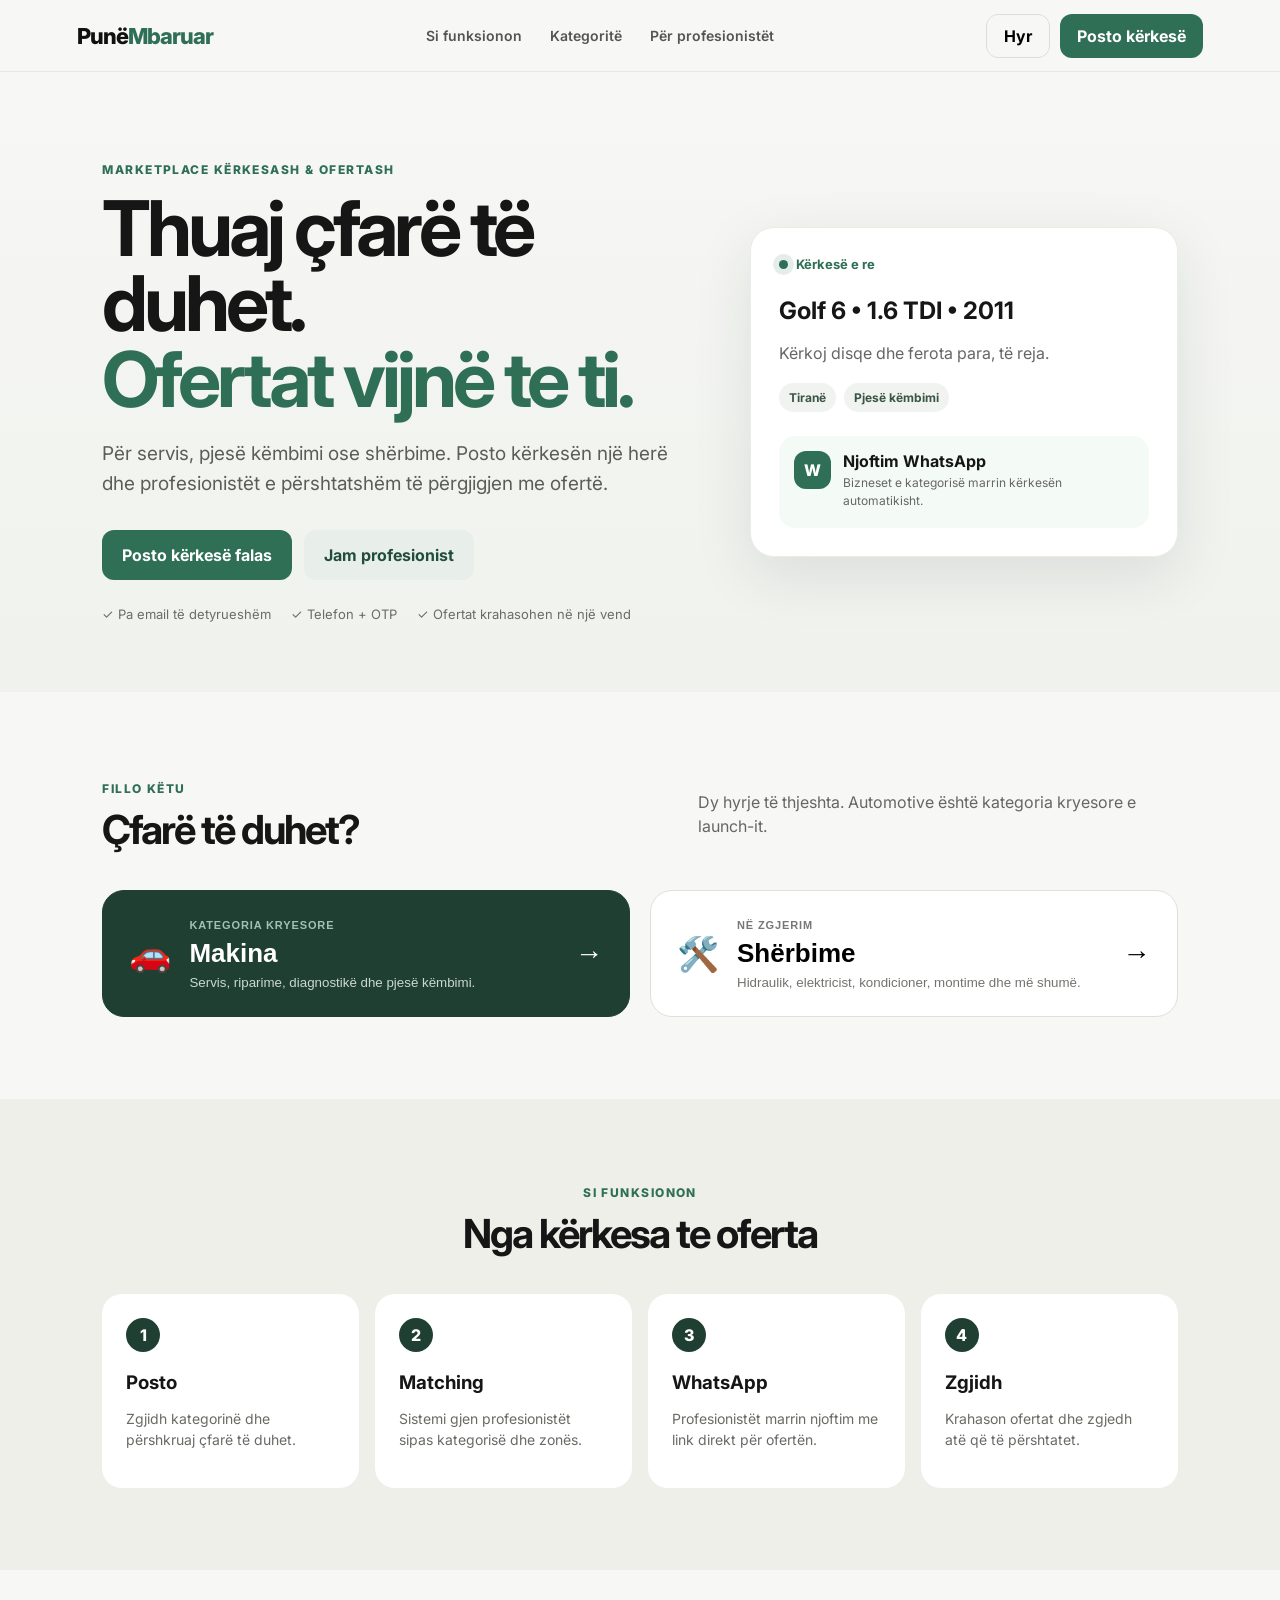
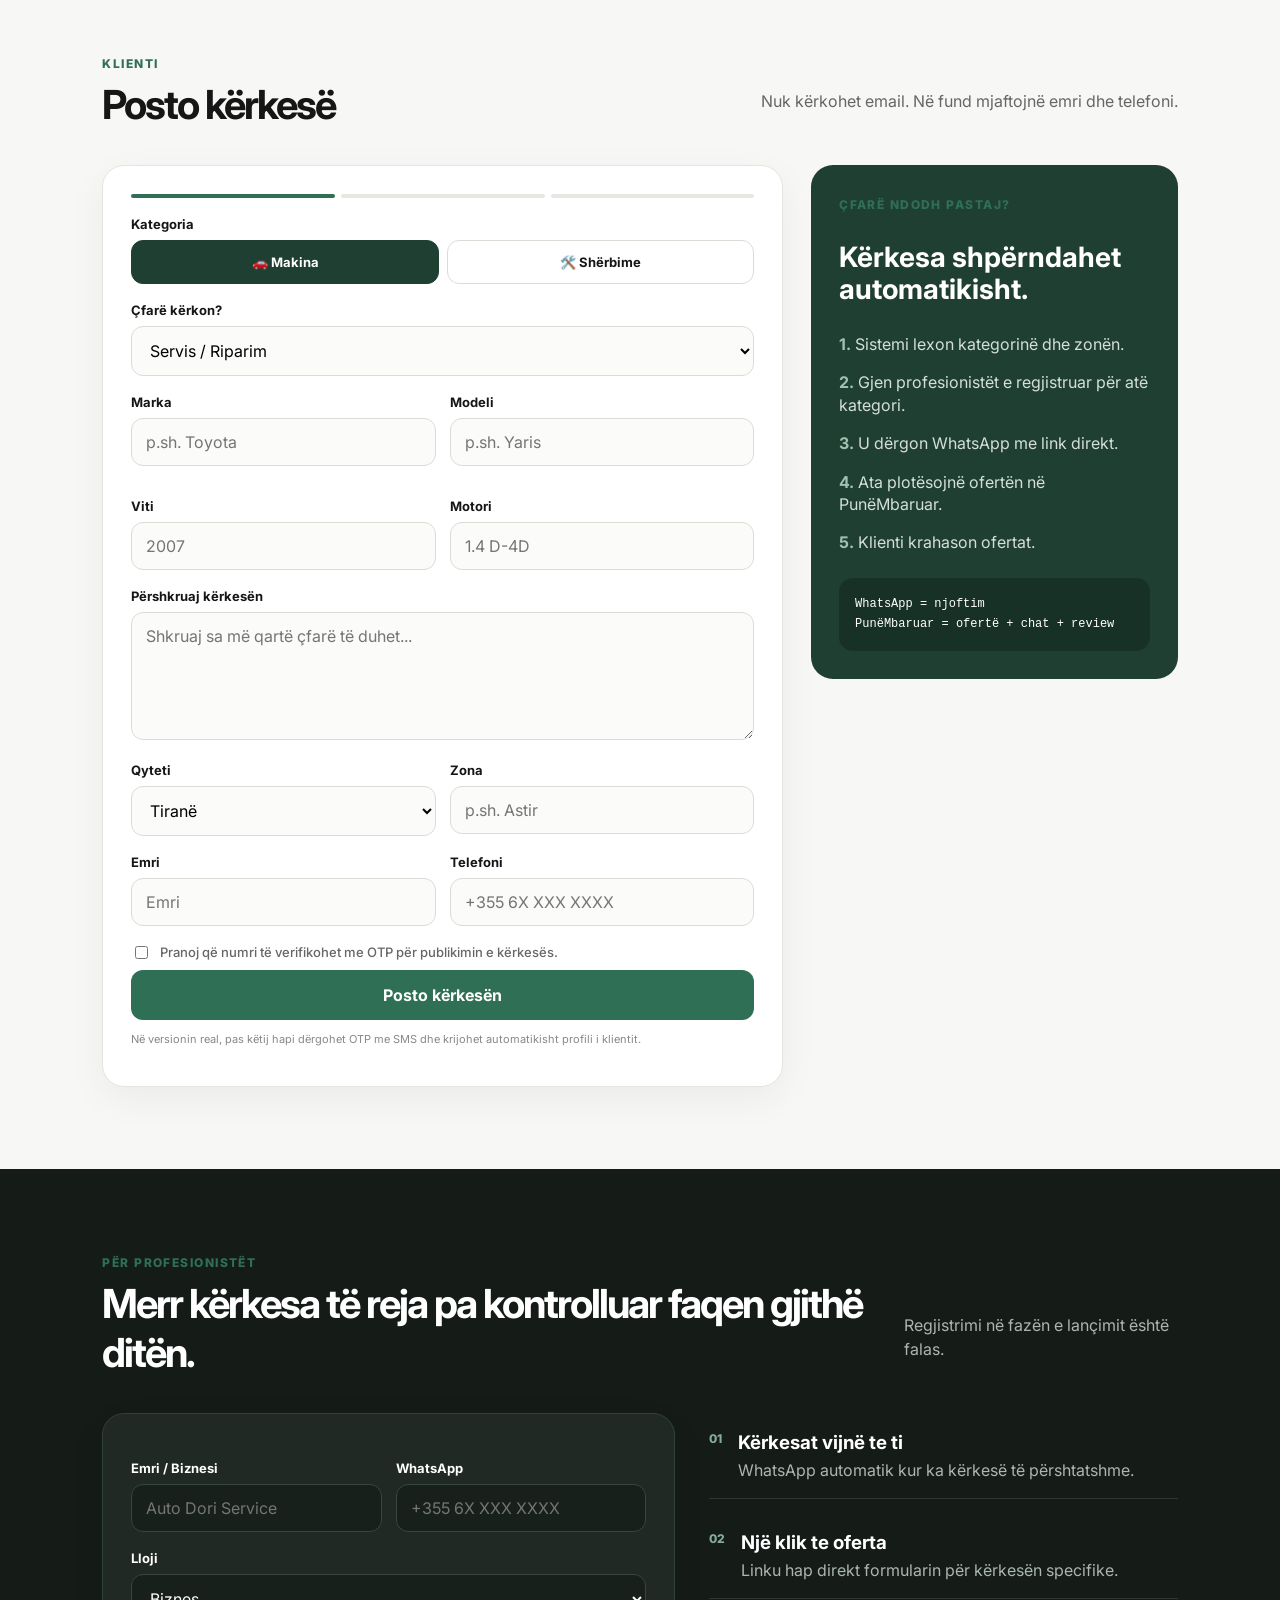
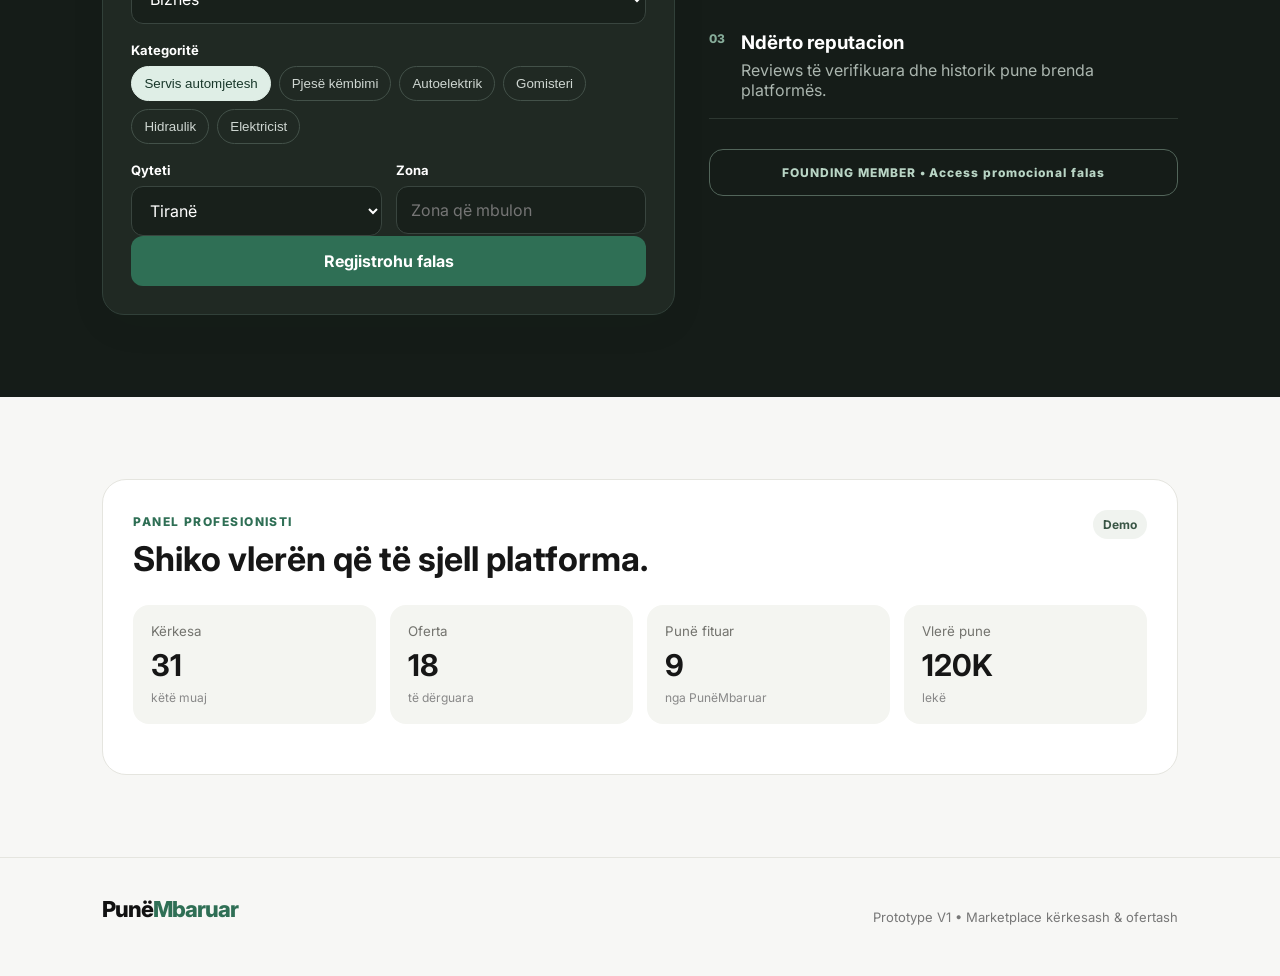
==== index.html @ bfb79f32 "Add files via upload" ====
<!DOCTYPE html>
<html lang="sq">
<head>
  <meta charset="UTF-8" />
  <meta name="viewport" content="width=device-width, initial-scale=1.0" />
  <title>PunëMbaruar — Merr oferta, zgjidh më mirë</title>
  <link rel="preconnect" href="https://fonts.googleapis.com">
  <link rel="preconnect" href="https://fonts.gstatic.com" crossorigin>
  <link href="https://fonts.googleapis.com/css2?family=Inter:wght@400;500;600;700;800&display=swap" rel="stylesheet">
  <link rel="stylesheet" href="styles.css" />
</head>
<body>
  <header class="topbar">
    <a class="brand" href="#home">Punë<span>Mbaruar</span></a>
    <nav>
      <a href="#how">Si funksionon</a>
      <a href="#categories">Kategoritë</a>
      <a href="#professionals">Për profesionistët</a>
    </nav>
    <div class="header-actions">
      <button class="btn btn-ghost" data-open="loginModal">Hyr</button>
      <button class="btn btn-primary" data-scroll="request">Posto kërkesë</button>
    </div>
  </header>

  <main id="home">
    <section class="hero">
      <div class="hero-copy">
        <div class="eyebrow">Marketplace kërkesash & ofertash</div>
        <h1>Thuaj çfarë të duhet.<br><span>Ofertat vijnë te ti.</span></h1>
        <p>
          Për servis, pjesë këmbimi ose shërbime. Posto kërkesën një herë dhe
          profesionistët e përshtatshëm të përgjigjen me ofertë.
        </p>
        <div class="hero-actions">
          <button class="btn btn-primary btn-large" data-scroll="request">Posto kërkesë falas</button>
          <button class="btn btn-secondary btn-large" data-scroll="professionals">Jam profesionist</button>
        </div>
        <div class="trust-row">
          <span>✓ Pa email të detyrueshëm</span>
          <span>✓ Telefon + OTP</span>
          <span>✓ Ofertat krahasohen në një vend</span>
        </div>
      </div>

      <div class="hero-card">
        <div class="hero-card-top">
          <span class="live-dot"></span>
          Kërkesë e re
        </div>
        <h3>Golf 6 • 1.6 TDI • 2011</h3>
        <p>Kërkoj disqe dhe ferota para, të reja.</p>
        <div class="mini-meta">
          <span>Tiranë</span><span>Pjesë këmbimi</span>
        </div>
        <div class="notification-preview">
          <div class="wa-icon">W</div>
          <div>
            <strong>Njoftim WhatsApp</strong>
            <p>Bizneset e kategorisë marrin kërkesën automatikisht.</p>
          </div>
        </div>
      </div>
    </section>

    <section id="categories" class="section">
      <div class="section-head">
        <div>
          <span class="eyebrow">Fillo këtu</span>
          <h2>Çfarë të duhet?</h2>
        </div>
        <p>Dy hyrje të thjeshta. Automotive është kategoria kryesore e launch-it.</p>
      </div>

      <div class="category-grid">
        <button class="category-card featured" data-category="Makina" data-scroll="request">
          <div class="category-icon">🚗</div>
          <div>
            <span class="tag">Kategoria kryesore</span>
            <h3>Makina</h3>
            <p>Servis, riparime, diagnostikë dhe pjesë këmbimi.</p>
          </div>
          <span class="arrow">→</span>
        </button>

        <button class="category-card" data-category="Shërbime" data-scroll="request">
          <div class="category-icon">🛠️</div>
          <div>
            <span class="tag muted">Në zgjerim</span>
            <h3>Shërbime</h3>
            <p>Hidraulik, elektricist, kondicioner, montime dhe më shumë.</p>
          </div>
          <span class="arrow">→</span>
        </button>
      </div>
    </section>

    <section id="how" class="section soft-section">
      <div class="section-head centered">
        <span class="eyebrow">Si funksionon</span>
        <h2>Nga kërkesa te oferta</h2>
      </div>
      <div class="steps">
        <div class="step"><span>1</span><h3>Posto</h3><p>Zgjidh kategorinë dhe përshkruaj çfarë të duhet.</p></div>
        <div class="step"><span>2</span><h3>Matching</h3><p>Sistemi gjen profesionistët sipas kategorisë dhe zonës.</p></div>
        <div class="step"><span>3</span><h3>WhatsApp</h3><p>Profesionistët marrin njoftim me link direkt për ofertën.</p></div>
        <div class="step"><span>4</span><h3>Zgjidh</h3><p>Krahason ofertat dhe zgjedh atë që të përshtatet.</p></div>
      </div>
    </section>

    <section id="request" class="section">
      <div class="section-head">
        <div>
          <span class="eyebrow">Klienti</span>
          <h2>Posto kërkesë</h2>
        </div>
        <p>Nuk kërkohet email. Në fund mjaftojnë emri dhe telefoni.</p>
      </div>

      <div class="request-layout">
        <form id="requestForm" class="form-card">
          <div class="form-progress">
            <span class="active"></span><span></span><span></span>
          </div>

          <label>Kategoria</label>
          <div class="segmented">
            <input type="radio" name="category" id="catCar" value="Makina" checked>
            <label for="catCar">🚗 Makina</label>
            <input type="radio" name="category" id="catServices" value="Shërbime">
            <label for="catServices">🛠️ Shërbime</label>
          </div>

          <div id="carFields">
            <label for="carNeed">Çfarë kërkon?</label>
            <select id="carNeed" name="carNeed">
              <option value="Servis / Riparim">Servis / Riparim</option>
              <option value="Pjesë këmbimi">Pjesë këmbimi</option>
              <option value="Diagnostikim">Nuk e di problemin / Diagnostikim</option>
            </select>

            <div class="grid-2">
              <div>
                <label for="make">Marka</label>
                <input id="make" name="make" placeholder="p.sh. Toyota">
              </div>
              <div>
                <label for="model">Modeli</label>
                <input id="model" name="model" placeholder="p.sh. Yaris">
              </div>
              <div>
                <label for="year">Viti</label>
                <input id="year" name="year" inputmode="numeric" placeholder="2007">
              </div>
              <div>
                <label for="engine">Motori</label>
                <input id="engine" name="engine" placeholder="1.4 D-4D">
              </div>
            </div>
          </div>

          <div id="serviceFields" class="hidden">
            <label for="serviceType">Lloji i shërbimit</label>
            <select id="serviceType" name="serviceType">
              <option>Hidraulik</option>
              <option>Elektricist</option>
              <option>Kondicioner</option>
              <option>Bojaxhi</option>
              <option>Pastrim</option>
              <option>Montime</option>
              <option>Tjetër</option>
            </select>
          </div>

          <label for="description">Përshkruaj kërkesën</label>
          <textarea id="description" name="description" rows="5" placeholder="Shkruaj sa më qartë çfarë të duhet..." required></textarea>

          <div class="grid-2">
            <div>
              <label for="city">Qyteti</label>
              <select id="city" name="city">
                <option>Tiranë</option>
                <option>Durrës</option>
                <option>Elbasan</option>
                <option>Fier</option>
                <option>Vlorë</option>
                <option>Shkodër</option>
              </select>
            </div>
            <div>
              <label for="zone">Zona</label>
              <input id="zone" name="zone" placeholder="p.sh. Astir">
            </div>
          </div>

          <div class="grid-2">
            <div>
              <label for="name">Emri</label>
              <input id="name" name="name" placeholder="Emri" required>
            </div>
            <div>
              <label for="phone">Telefoni</label>
              <input id="phone" name="phone" inputmode="tel" placeholder="+355 6X XXX XXXX" required>
            </div>
          </div>

          <label class="check-row">
            <input type="checkbox" required>
            <span>Pranoj që numri të verifikohet me OTP për publikimin e kërkesës.</span>
          </label>

          <button type="submit" class="btn btn-primary btn-large full">Posto kërkesën</button>
          <p class="fine-print">Në versionin real, pas këtij hapi dërgohet OTP me SMS dhe krijohet automatikisht profili i klientit.</p>
        </form>

        <aside class="side-panel">
          <span class="eyebrow">Çfarë ndodh pastaj?</span>
          <h3>Kërkesa shpërndahet automatikisht.</h3>
          <ul class="clean-list">
            <li><b>1.</b> Sistemi lexon kategorinë dhe zonën.</li>
            <li><b>2.</b> Gjen profesionistët e regjistruar për atë kategori.</li>
            <li><b>3.</b> U dërgon WhatsApp me link direkt.</li>
            <li><b>4.</b> Ata plotësojnë ofertën në PunëMbaruar.</li>
            <li><b>5.</b> Klienti krahason ofertat.</li>
          </ul>
          <div class="code-note">WhatsApp = njoftim<br>PunëMbaruar = ofertë + chat + review</div>
        </aside>
      </div>
    </section>

    <section id="professionals" class="section dark-section">
      <div class="section-head light">
        <div>
          <span class="eyebrow">Për profesionistët</span>
          <h2>Merr kërkesa të reja pa kontrolluar faqen gjithë ditën.</h2>
        </div>
        <p>Regjistrimi në fazën e lançimit është falas.</p>
      </div>

      <div class="professional-grid">
        <form id="professionalForm" class="form-card dark-card">
          <div class="grid-2">
            <div>
              <label for="proName">Emri / Biznesi</label>
              <input id="proName" required placeholder="Auto Dori Service">
            </div>
            <div>
              <label for="proPhone">WhatsApp</label>
              <input id="proPhone" required placeholder="+355 6X XXX XXXX">
            </div>
          </div>

          <label for="proType">Lloji</label>
          <select id="proType">
            <option>Biznes</option>
            <option>Profesionist individual</option>
          </select>

          <label>Kategoritë</label>
          <div class="chips" id="professionalCategories">
            <button type="button" class="chip active">Servis automjetesh</button>
            <button type="button" class="chip">Pjesë këmbimi</button>
            <button type="button" class="chip">Autoelektrik</button>
            <button type="button" class="chip">Gomisteri</button>
            <button type="button" class="chip">Hidraulik</button>
            <button type="button" class="chip">Elektricist</button>
          </div>

          <div class="grid-2">
            <div>
              <label for="proCity">Qyteti</label>
              <select id="proCity"><option>Tiranë</option><option>Durrës</option></select>
            </div>
            <div>
              <label for="proZone">Zona</label>
              <input id="proZone" placeholder="Zona që mbulon">
            </div>
          </div>

          <button type="submit" class="btn btn-primary btn-large full">Regjistrohu falas</button>
        </form>

        <div class="pro-benefits">
          <div class="benefit"><span>01</span><div><h3>Kërkesat vijnë te ti</h3><p>WhatsApp automatik kur ka kërkesë të përshtatshme.</p></div></div>
          <div class="benefit"><span>02</span><div><h3>Një klik te oferta</h3><p>Linku hap direkt formularin për kërkesën specifike.</p></div></div>
          <div class="benefit"><span>03</span><div><h3>Ndërto reputacion</h3><p>Reviews të verifikuara dhe historik pune brenda platformës.</p></div></div>
          <div class="founding">FOUNDING MEMBER • Access promocional falas</div>
        </div>
      </div>
    </section>

    <section class="section">
      <div class="dashboard-demo">
        <div class="dashboard-title">
          <div>
            <span class="eyebrow">Panel profesionisti</span>
            <h2>Shiko vlerën që të sjell platforma.</h2>
          </div>
          <span class="status-pill">Demo</span>
        </div>
        <div class="stats-grid">
          <div><small>Kërkesa</small><strong>31</strong><span>këtë muaj</span></div>
          <div><small>Oferta</small><strong>18</strong><span>të dërguara</span></div>
          <div><small>Punë fituar</small><strong>9</strong><span>nga PunëMbaruar</span></div>
          <div><small>Vlerë pune</small><strong>120K</strong><span>lekë</span></div>
        </div>
      </div>
    </section>
  </main>

  <div id="toast" class="toast"></div>

  <div id="loginModal" class="modal" aria-hidden="true">
    <div class="modal-backdrop" data-close="loginModal"></div>
    <div class="modal-card">
      <button class="modal-close" data-close="loginModal">×</button>
      <span class="eyebrow">Hyrje e thjeshtë</span>
      <h2>Hyr me telefon</h2>
      <p>Në V1, klienti nuk ka nevojë për password ose email.</p>
      <label>Numri i telefonit</label>
      <input placeholder="+355 6X XXX XXXX">
      <button class="btn btn-primary full">Merr kodin OTP</button>
    </div>
  </div>

  <footer>
    <div class="brand">Punë<span>Mbaruar</span></div>
    <p>Prototype V1 • Marketplace kërkesash & ofertash</p>
  </footer>

  <script src="app.js"></script>
</body>
</html>
---- styles.css ----
*{box-sizing:border-box}html{scroll-behavior:smooth}body{margin:0;font-family:Inter,system-ui,sans-serif;background:#f7f7f5;color:#161616}.topbar{height:72px;display:flex;align-items:center;justify-content:space-between;padding:0 6vw;background:rgba(247,247,245,.94);position:sticky;top:0;z-index:20;border-bottom:1px solid #e8e8e3;backdrop-filter:blur(12px)}.brand{font-weight:800;font-size:22px;letter-spacing:-1px;color:#111;text-decoration:none}.brand span{color:#2f6f55}.topbar nav{display:flex;gap:28px}.topbar nav a{color:#555;text-decoration:none;font-size:14px;font-weight:600}.header-actions{display:flex;gap:10px}.btn{border:0;border-radius:12px;padding:11px 17px;font:inherit;font-weight:700;cursor:pointer}.btn-primary{background:#2f6f55;color:white}.btn-secondary{background:#e8eee9;color:#204d3c}.btn-ghost{background:transparent;border:1px solid #deded8}.btn-large{padding:15px 20px}.full{width:100%}.hero{min-height:620px;padding:90px 8vw 70px;display:grid;grid-template-columns:1.15fr .85fr;gap:70px;align-items:center;background:linear-gradient(180deg,#f7f7f5 0%,#eff2ed 100%)}.hero h1{font-size:clamp(44px,6vw,78px);line-height:.98;letter-spacing:-4px;margin:14px 0 22px}.hero h1 span{color:#2f6f55}.hero-copy>p{font-size:19px;line-height:1.6;color:#5c5c58;max-width:650px}.eyebrow{text-transform:uppercase;letter-spacing:.12em;font-size:12px;font-weight:800;color:#2f6f55}.hero-actions{display:flex;gap:12px;margin-top:30px}.trust-row{display:flex;gap:20px;flex-wrap:wrap;margin-top:26px;color:#6c6c66;font-size:13px}.hero-card{background:#fff;padding:28px;border-radius:24px;box-shadow:0 18px 60px rgba(20,40,30,.10);border:1px solid #ecece7}.hero-card-top{font-size:13px;font-weight:700;color:#2f6f55;display:flex;align-items:center;gap:8px}.live-dot{width:9px;height:9px;background:#2f6f55;border-radius:50%;box-shadow:0 0 0 6px rgba(47,111,85,.12)}.hero-card h3{font-size:24px;margin:24px 0 8px}.hero-card p{color:#666;line-height:1.5}.mini-meta{display:flex;gap:8px;margin:18px 0}.mini-meta span,.status-pill{background:#f0f3ef;padding:7px 10px;border-radius:99px;font-size:12px;font-weight:700;color:#395545}.notification-preview{display:flex;gap:12px;padding:15px;background:#f4fbf7;border-radius:16px;margin-top:24px}.wa-icon{width:38px;height:38px;border-radius:12px;background:#2f6f55;color:#fff;display:grid;place-items:center;font-weight:800}.notification-preview p{font-size:12px;margin:3px 0}.section{padding:82px 8vw}.section-head{display:flex;justify-content:space-between;gap:40px;align-items:end;margin-bottom:36px}.section-head h2{font-size:40px;letter-spacing:-2px;margin:8px 0 0}.section-head>p{max-width:480px;color:#666;line-height:1.5}.centered{text-align:center;display:block}.category-grid{display:grid;grid-template-columns:1fr 1fr;gap:20px}.category-card{border:1px solid #e0e0db;background:#fff;border-radius:22px;padding:26px;text-align:left;display:grid;grid-template-columns:auto 1fr auto;gap:18px;align-items:center;cursor:pointer}.category-card.featured{background:#203f33;color:#fff;border-color:#203f33}.category-card h3{font-size:26px;margin:6px 0}.category-card p{margin:0;color:#73736e}.category-card.featured p{color:#cbd8d1}.category-icon{font-size:34px}.tag{font-size:11px;text-transform:uppercase;letter-spacing:.08em;font-weight:800;color:#9fc2b1}.tag.muted{color:#777}.arrow{font-size:28px}.soft-section{background:#eeefe9}.steps{display:grid;grid-template-columns:repeat(4,1fr);gap:16px}.step{background:#fff;border-radius:20px;padding:24px}.step>span{width:34px;height:34px;border-radius:50%;background:#203f33;color:#fff;display:grid;place-items:center;font-weight:800}.step h3{margin-bottom:6px}.step p{color:#6a6a65;line-height:1.5;font-size:14px}.request-layout{display:grid;grid-template-columns:1.3fr .7fr;gap:28px;align-items:start}.form-card{background:#fff;border:1px solid #e5e5df;border-radius:22px;padding:28px;box-shadow:0 12px 38px rgba(20,30,25,.05)}.form-card label{display:block;font-size:13px;font-weight:700;margin:18px 0 8px}.form-card input,.form-card select,.form-card textarea,.modal-card input{width:100%;border:1px solid #dcdcd6;border-radius:12px;padding:13px 14px;font:inherit;background:#fbfbf9}.grid-2{display:grid;grid-template-columns:1fr 1fr;gap:14px}.segmented{display:grid;grid-template-columns:1fr 1fr;gap:8px}.segmented input{display:none}.segmented label{border:1px solid #dcdcd6;border-radius:12px;padding:13px;text-align:center;margin:0;cursor:pointer}.segmented input:checked+label{background:#203f33;color:#fff;border-color:#203f33}.form-progress{display:flex;gap:6px;margin-bottom:18px}.form-progress span{height:4px;flex:1;background:#e7e7e2;border-radius:10px}.form-progress .active{background:#2f6f55}.hidden{display:none}.check-row{display:flex!important;gap:9px;align-items:flex-start;font-weight:500!important;color:#666}.check-row input{width:auto;margin-top:2px}.fine-print{font-size:11px;color:#888;line-height:1.5}.side-panel{background:#203f33;color:#fff;border-radius:22px;padding:28px;position:sticky;top:94px}.side-panel h3{font-size:28px;line-height:1.15}.clean-list{list-style:none;padding:0;margin:24px 0}.clean-list li{margin:16px 0;color:#d4dfd9;line-height:1.4}.clean-list b{color:#9fc2b1}.code-note{background:#173127;border-radius:14px;padding:16px;font-family:ui-monospace,monospace;font-size:12px;line-height:1.7}.dark-section{background:#151c18;color:#fff}.section-head.light>p{color:#adb5b0}.professional-grid{display:grid;grid-template-columns:1.1fr .9fr;gap:34px}.dark-card{background:#202923;border-color:#314039;color:#fff}.dark-card input,.dark-card select{background:#18201b;border-color:#39453f;color:#fff}.chips{display:flex;flex-wrap:wrap;gap:8px}.chip{border:1px solid #435149;background:transparent;color:#cfd7d2;border-radius:99px;padding:9px 12px;cursor:pointer}.chip.active{background:#dfeee6;color:#19382b;border-color:#dfeee6}.pro-benefits{display:flex;flex-direction:column;gap:14px}.benefit{display:flex;gap:16px;padding:18px 0;border-bottom:1px solid #2d3731}.benefit>span{font-size:12px;color:#86ac99;font-weight:800}.benefit h3{margin:0 0 6px}.benefit p{margin:0;color:#abb6af}.founding{margin-top:16px;border:1px solid #52655a;border-radius:14px;padding:15px;text-align:center;font-size:12px;font-weight:800;letter-spacing:.08em;color:#b9d5c5}.dashboard-demo{background:#fff;border-radius:24px;padding:30px;border:1px solid #e5e5df}.dashboard-title{display:flex;justify-content:space-between;align-items:start}.dashboard-title h2{margin:8px 0 26px;font-size:34px}.stats-grid{display:grid;grid-template-columns:repeat(4,1fr);gap:14px}.stats-grid>div{background:#f4f5f1;border-radius:16px;padding:18px}.stats-grid small{display:block;color:#73736e}.stats-grid strong{display:block;font-size:30px;margin:8px 0 3px}.stats-grid span{font-size:12px;color:#888}.toast{position:fixed;right:24px;bottom:24px;background:#17241e;color:#fff;padding:14px 18px;border-radius:14px;opacity:0;transform:translateY(10px);pointer-events:none;transition:.2s;z-index:50}.toast.show{opacity:1;transform:none}.modal{display:none;position:fixed;inset:0;z-index:60}.modal.open{display:block}.modal-backdrop{position:absolute;inset:0;background:rgba(0,0,0,.45)}.modal-card{position:relative;width:min(440px,90vw);margin:12vh auto;background:#fff;border-radius:22px;padding:28px;z-index:2}.modal-close{position:absolute;right:16px;top:14px;border:0;background:transparent;font-size:26px;cursor:pointer}.modal-card p{color:#666}.modal-card label{display:block;font-size:13px;font-weight:700;margin:18px 0 8px}.modal-card .btn{margin-top:12px}footer{padding:38px 8vw;border-top:1px solid #e5e5df;display:flex;justify-content:space-between;color:#777;font-size:13px}@media(max-width:850px){.topbar nav{display:none}.header-actions .btn-ghost{display:none}.hero{grid-template-columns:1fr;padding-top:56px}.hero h1{letter-spacing:-2.5px}.category-grid,.request-layout,.professional-grid{grid-template-columns:1fr}.steps{grid-template-columns:1fr 1fr}.side-panel{position:static}.stats-grid{grid-template-columns:1fr 1fr}.section-head{display:block}.topbar,.section,.hero{padding-left:5vw;padding-right:5vw}}@media(max-width:520px){.topbar{height:64px}.hero{min-height:auto;padding-bottom:50px}.hero-actions{flex-direction:column}.hero-card{padding:20px}.category-grid,.steps,.grid-2,.stats-grid{grid-template-columns:1fr}.section{padding-top:58px;padding-bottom:58px}.section-head h2{font-size:32px}.form-card{padding:20px}.trust-row{display:grid;gap:8px}.category-card{grid-template-columns:auto 1fr}.category-card .arrow{display:none}footer{display:block}footer p{margin-top:8px}}.auth-wrap{min-height:calc(100vh - 72px);display:grid;place-items:center}.auth-card{width:min(520px,100%)}.auth-card h1{font-size:42px;letter-spacing:-2px;margin:10px 0}.muted-text{color:#6d6d68;line-height:1.6}.dashboard-page{min-height:80vh}.request-list{display:flex;flex-direction:column;gap:10px}.request-row{display:flex;justify-content:space-between;align-items:center;gap:18px;padding:18px;border:1px solid #e6e6e0;border-radius:16px;text-decoration:none;color:inherit;background:#fff}.request-row p{margin:6px 0;color:#6e6e69}.row-actions{display:flex;gap:8px;flex-wrap:wrap}.empty-state{padding:26px;border:1px dashed #d4d4cd;border-radius:16px;color:#777}.two-col-dashboard{display:grid;grid-template-columns:1fr 1fr;gap:20px;margin-top:20px}.detail-head{background:#203f33;color:#fff;border-radius:24px;padding:34px;margin-bottom:20px}.detail-head h1{font-size:42px;margin:10px 0}.detail-head p{max-width:760px;color:#d6e0da;line-height:1.6}.vehicle-card{margin-top:20px;display:inline-flex;flex-direction:column;gap:4px;background:#173127;padding:14px 18px;border-radius:14px}.vehicle-card span{color:#b7c9c0;font-size:13px}.offers-grid{display:grid;grid-template-columns:repeat(3,1fr);gap:14px}.offer-card{border:1px solid #e1e1db;border-radius:18px;padding:18px;background:#fff}.offer-card.selected{border:2px solid #2f6f55;background:#f3f8f5}.offer-top{display:flex;justify-content:space-between;gap:12px}.offer-price{font-size:21px;color:#2f6f55}.rating-line{font-size:12px;color:#777;margin-top:4px}.message-list{display:flex;flex-direction:column;gap:10px;max-height:390px;overflow:auto;margin-bottom:14px}.message{max-width:80%;background:#f1f2ee;border-radius:14px;padding:11px 13px}.message.mine{align-self:flex-end;background:#dfeee6}.message p{margin:4px 0 0}.message small{color:#777}.message-form{display:flex;gap:8px}.message-form input{flex:1;border:1px solid #dcdcd6;border-radius:12px;padding:13px 14px;font:inherit}.selected-offer{display:flex;flex-direction:column;gap:7px;background:#f3f8f5;border-radius:16px;padding:18px;margin-bottom:16px}.review-card{background:#fff7df;border-radius:16px;padding:18px;margin-top:15px}@media(max-width:900px){.offers-grid{grid-template-columns:1fr 1fr}.two-col-dashboard{grid-template-columns:1fr}}@media(max-width:600px){.offers-grid{grid-template-columns:1fr}.request-row{align-items:flex-start;flex-direction:column}.row-actions{width:100%}.row-actions .btn{flex:1}.detail-head h1{font-size:32px}.message-form{flex-direction:column}}
.admin-section{margin-top:20px}.stats-grid{margin-bottom:20px}.align-end{display:flex;align-items:end}.align-end .btn{margin-bottom:0}
.profile-hero{background:#203f33;color:#fff;border-radius:26px;padding:38px;margin-bottom:28px}.profile-hero h1{font-size:46px;letter-spacing:-2px;margin:8px 0 12px}.profile-hero p{max-width:720px;color:#d4dfd9;line-height:1.6}.compact-form,.upload-form{display:grid;gap:10px;margin:18px 0}.compact-form input,.upload-form input{width:100%;border:1px solid #dcdcd6;border-radius:12px;padding:12px 13px;font:inherit}.media-grid{display:grid;grid-template-columns:repeat(4,1fr);gap:10px;margin-top:18px}.media-grid img,.media-grid video{width:100%;height:170px;object-fit:cover;border-radius:14px;background:#eee}.review-card{padding:16px;border:1px solid #e5e5df;border-radius:14px;margin:8px 0}.review-card p{margin:7px 0;color:#666}.static-chips .chip{display:inline-block}.media-section{margin-top:24px}@media(max-width:850px){.media-grid{grid-template-columns:1fr 1fr}}@media(max-width:520px){.media-grid{grid-template-columns:1fr}.profile-hero h1{font-size:34px}}
.auto-choice-grid{display:grid;grid-template-columns:repeat(3,1fr);gap:16px}.auto-choice{border:1px solid #e0e0db;background:#fff;border-radius:20px;padding:22px;text-align:left;cursor:pointer;display:flex;flex-direction:column;gap:9px;min-height:170px}.auto-choice:hover{transform:translateY(-2px);box-shadow:0 12px 30px rgba(20,40,30,.08)}.auto-choice>span{font-size:30px}.auto-choice strong{font-size:18px}.auto-choice small{font-size:13px;color:#6f6f69;line-height:1.5}@media(max-width:850px){.auto-choice-grid{grid-template-columns:1fr 1fr}}@media(max-width:520px){.auto-choice-grid{grid-template-columns:1fr}.auto-choice{min-height:auto}}
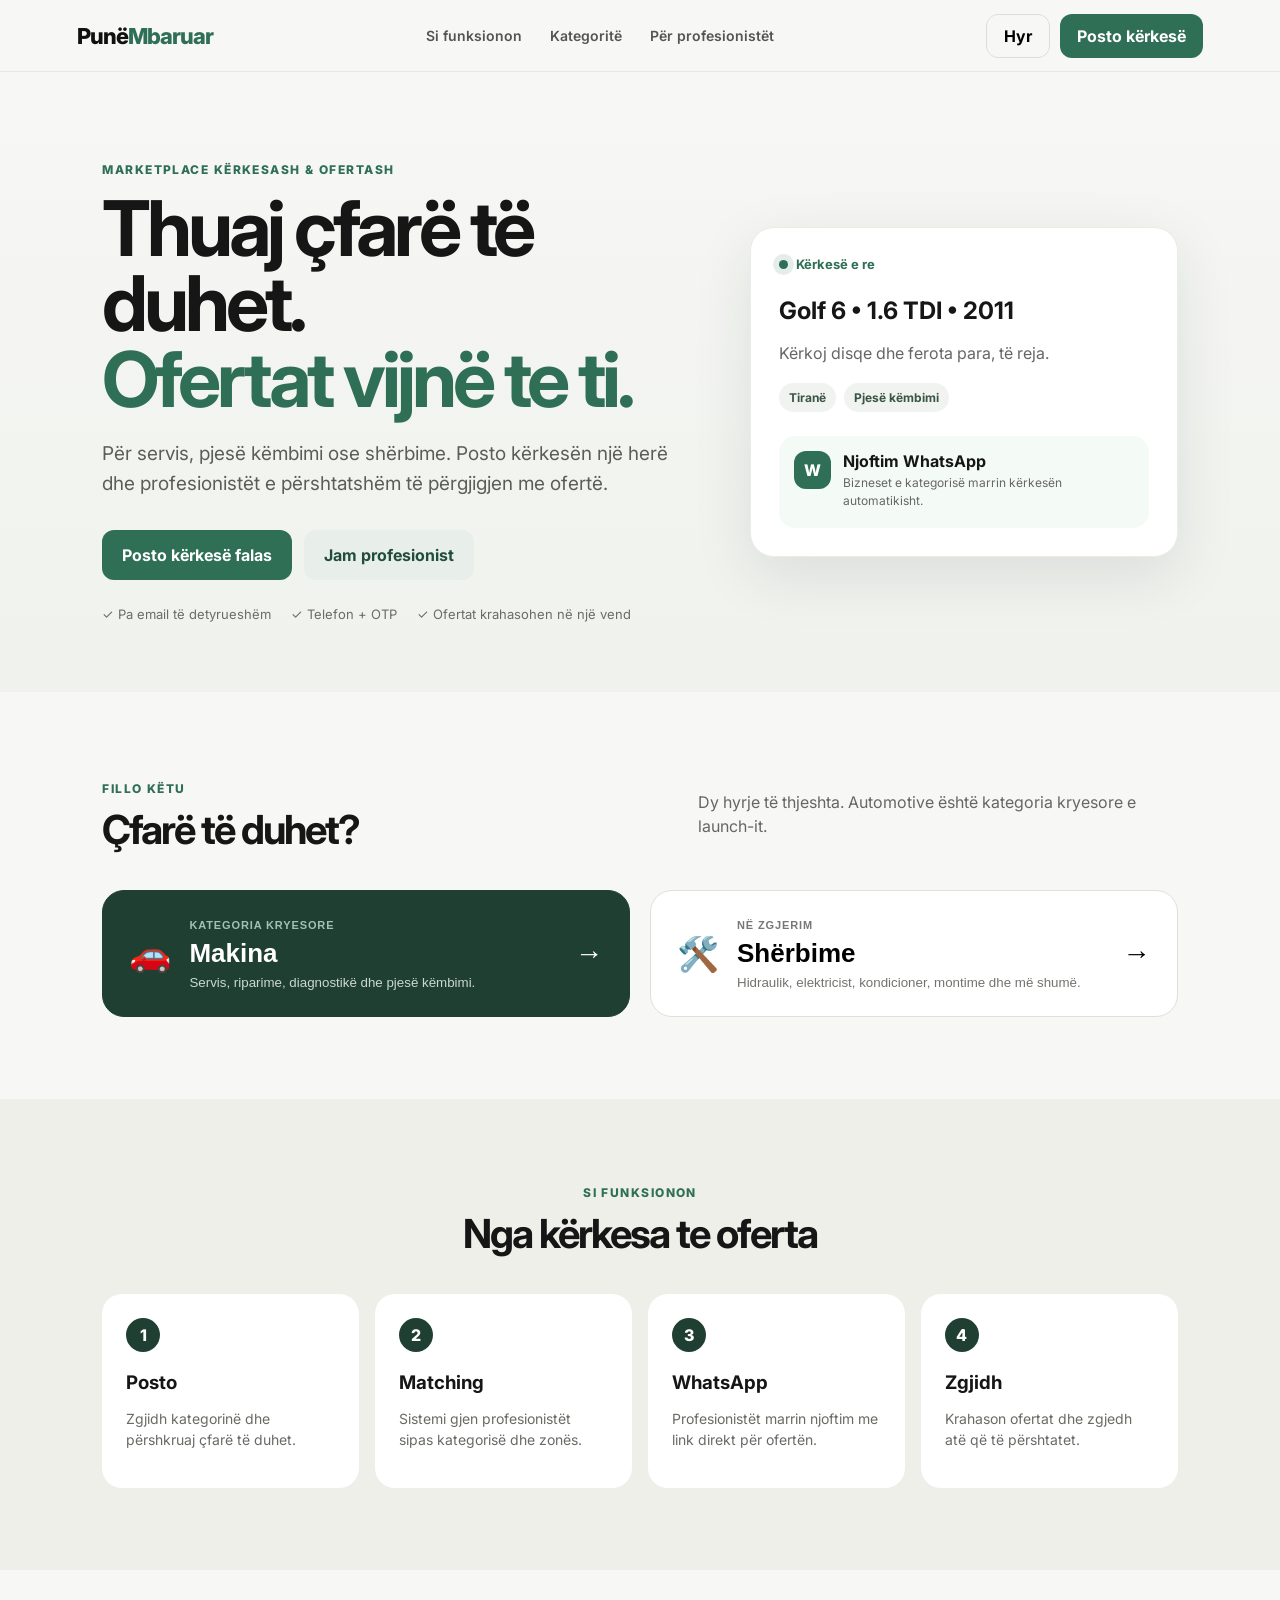
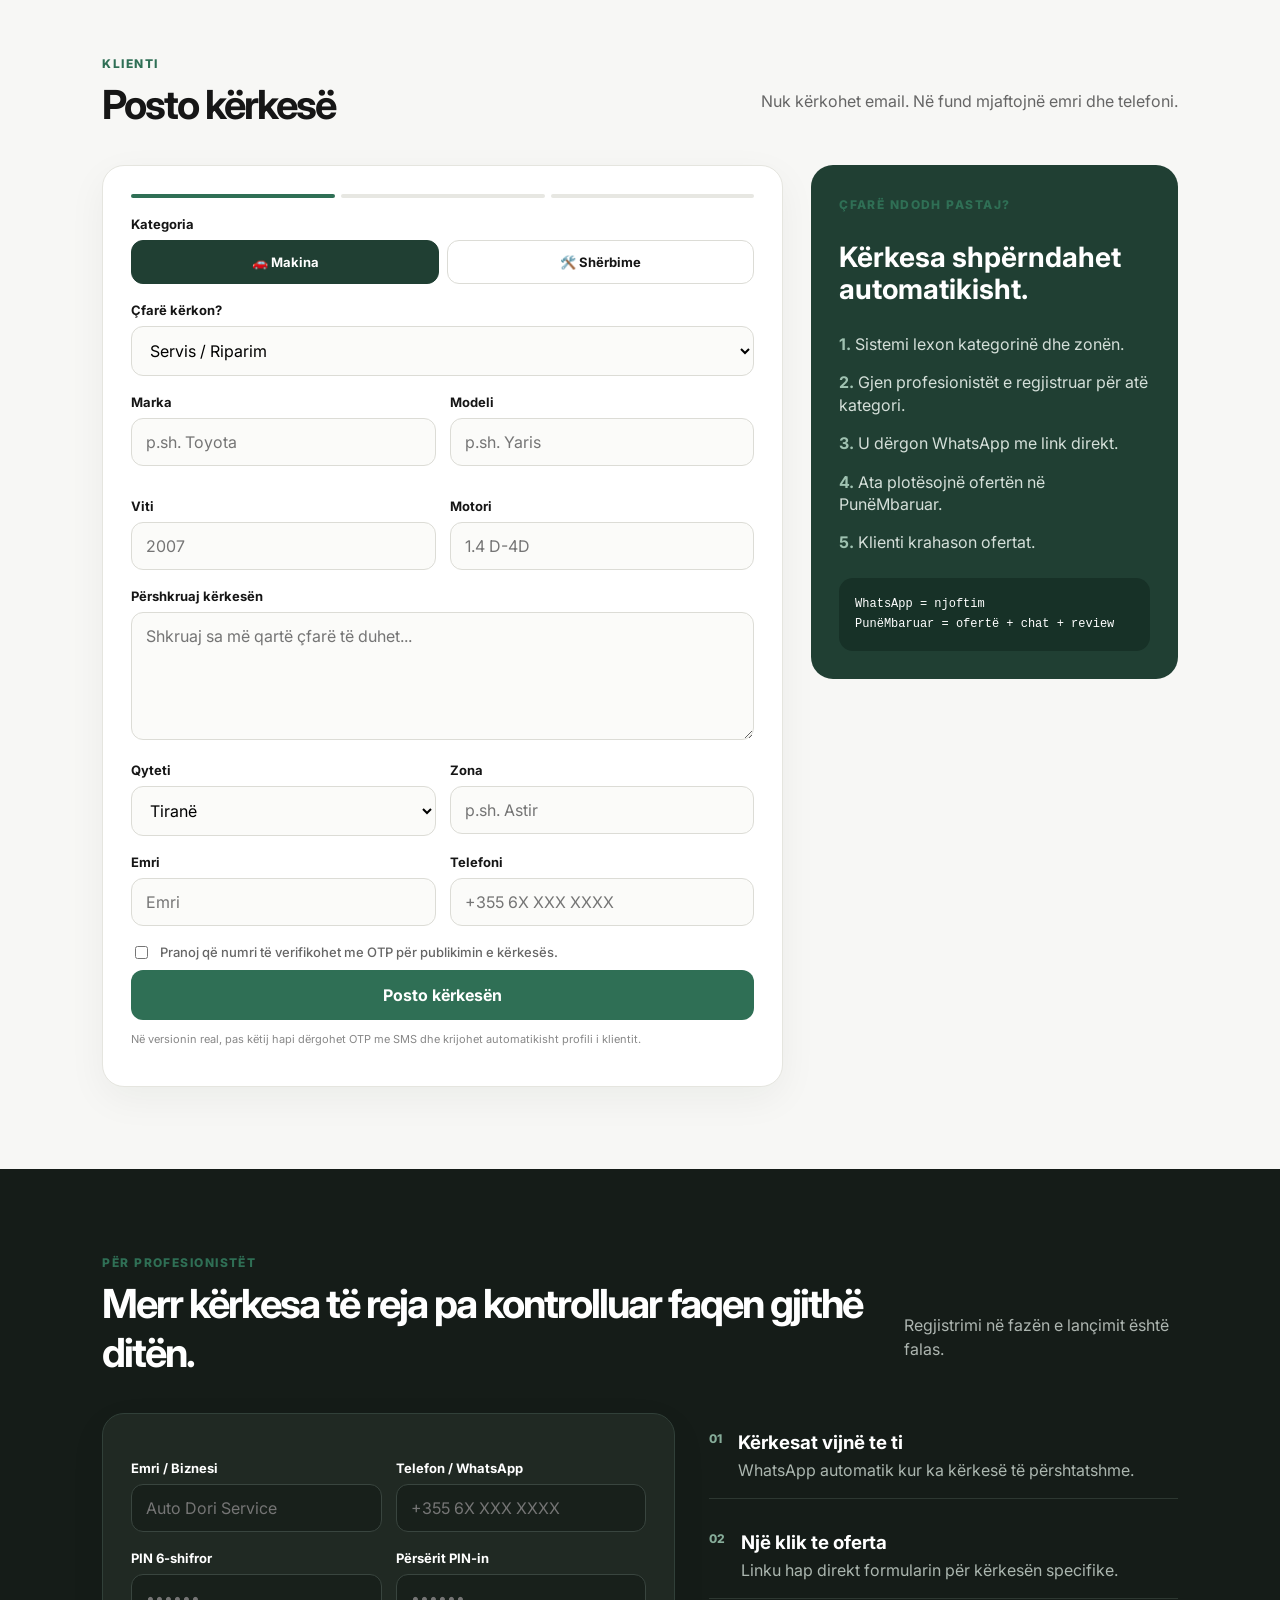
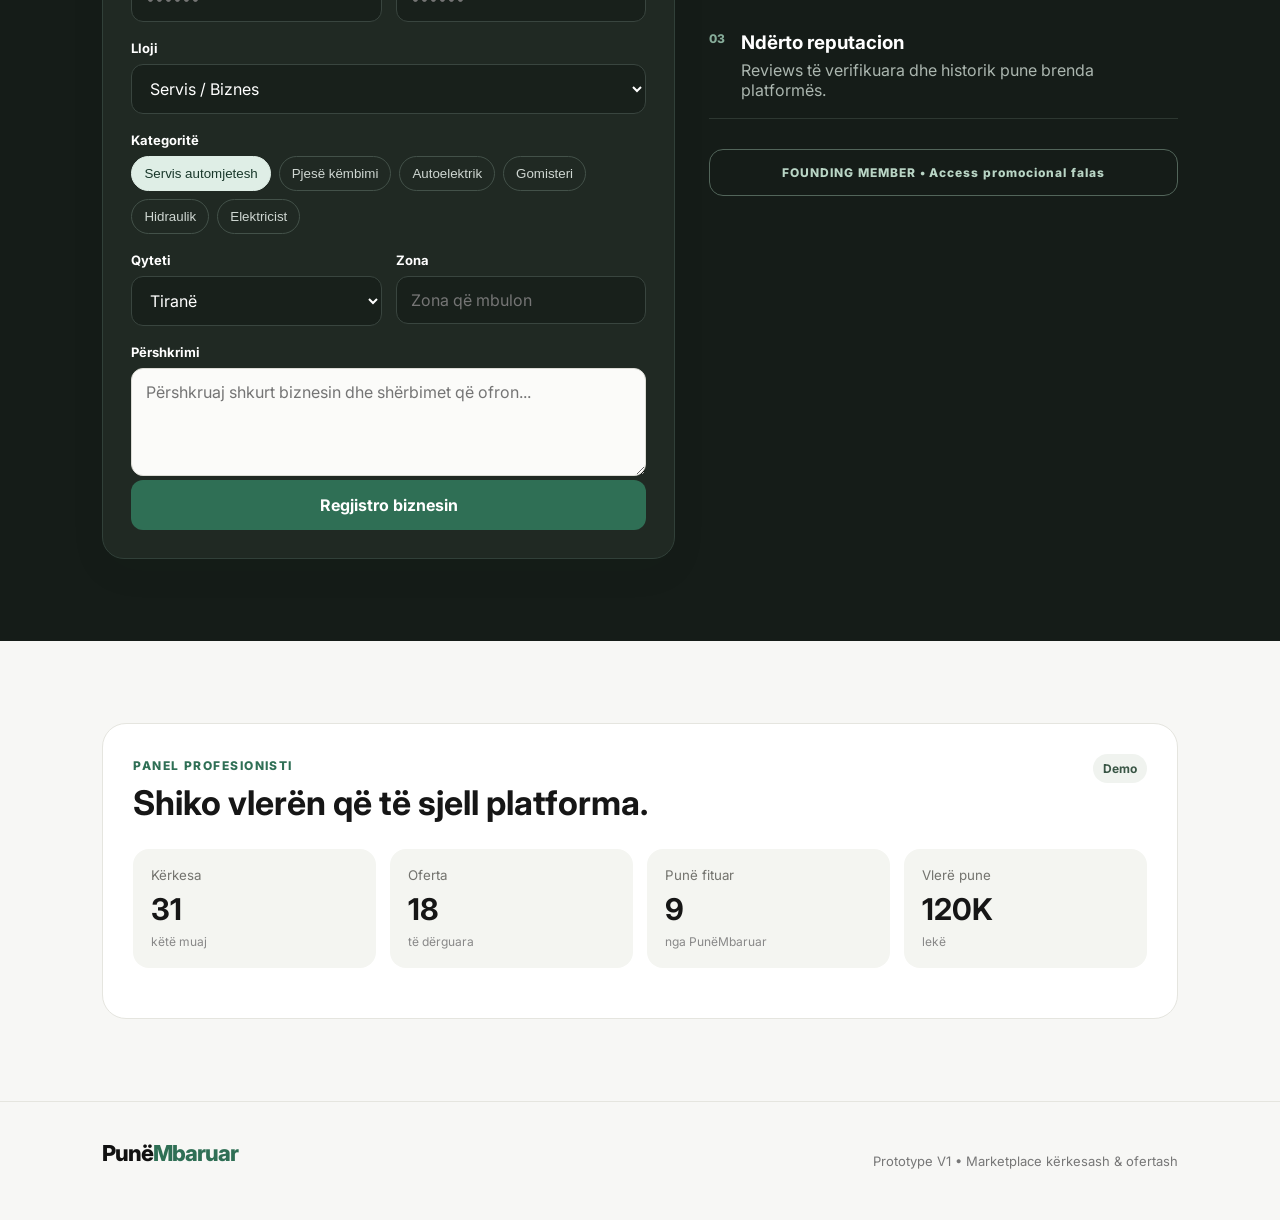
==== commit 717a2996: "Revise professional registration form structure Updated the professional registration form layout an" ====
--- a/index.html
+++ b/index.html
@@ -238,47 +238,176 @@
       </div>
 
       <div class="professional-grid">
-        <form id="professionalForm" class="form-card dark-card">
-          <div class="grid-2">
-            <div>
-              <label for="proName">Emri / Biznesi</label>
-              <input id="proName" required placeholder="Auto Dori Service">
-            </div>
-            <div>
-              <label for="proPhone">WhatsApp</label>
-              <input id="proPhone" required placeholder="+355 6X XXX XXXX">
-            </div>
-          </div>
-
-          <label for="proType">Lloji</label>
-          <select id="proType">
-            <option>Biznes</option>
-            <option>Profesionist individual</option>
-          </select>
-
-          <label>Kategoritë</label>
-          <div class="chips" id="professionalCategories">
-            <button type="button" class="chip active">Servis automjetesh</button>
-            <button type="button" class="chip">Pjesë këmbimi</button>
-            <button type="button" class="chip">Autoelektrik</button>
-            <button type="button" class="chip">Gomisteri</button>
-            <button type="button" class="chip">Hidraulik</button>
-            <button type="button" class="chip">Elektricist</button>
-          </div>
-
-          <div class="grid-2">
-            <div>
-              <label for="proCity">Qyteti</label>
-              <select id="proCity"><option>Tiranë</option><option>Durrës</option></select>
-            </div>
-            <div>
-              <label for="proZone">Zona</label>
-              <input id="proZone" placeholder="Zona që mbulon">
-            </div>
-          </div>
-
-          <button type="submit" class="btn btn-primary btn-large full">Regjistrohu falas</button>
-        </form>
+       <form id="professionalForm" class="form-card dark-card">
+
+  <div class="grid-2">
+
+    <div>
+      <label for="proName">Emri / Biznesi</label>
+      <input
+        id="proName"
+        required
+        placeholder="Auto Dori Service"
+      >
+    </div>
+
+    <div>
+      <label for="proPhone">Telefon / WhatsApp</label>
+      <input
+        id="proPhone"
+        required
+        type="tel"
+        placeholder="+355 6X XXX XXXX"
+      >
+    </div>
+
+  </div>
+
+
+  <div class="grid-2">
+
+    <div>
+      <label for="proPin">PIN 6-shifror</label>
+      <input
+        id="proPin"
+        required
+        type="password"
+        inputmode="numeric"
+        minlength="6"
+        maxlength="6"
+        pattern="[0-9]{6}"
+        placeholder="••••••"
+        autocomplete="new-password"
+      >
+    </div>
+
+    <div>
+      <label for="proPinConfirm">Përsërit PIN-in</label>
+      <input
+        id="proPinConfirm"
+        required
+        type="password"
+        inputmode="numeric"
+        minlength="6"
+        maxlength="6"
+        pattern="[0-9]{6}"
+        placeholder="••••••"
+        autocomplete="new-password"
+      >
+    </div>
+
+  </div>
+
+
+  <label for="proType">Lloji</label>
+
+  <select id="proType">
+    <option value="business">Servis / Biznes</option>
+    <option value="individual">Profesionist individual</option>
+  </select>
+
+
+  <label>Kategoritë</label>
+
+  <div class="chips" id="professionalCategories">
+
+    <button
+      type="button"
+      class="chip active"
+      data-slug="riparime"
+    >
+      Servis automjetesh
+    </button>
+
+    <button
+      type="button"
+      class="chip"
+      data-slug="pjese-kembimi"
+    >
+      Pjesë këmbimi
+    </button>
+
+    <button
+      type="button"
+      class="chip"
+      data-slug="autoelektrik"
+    >
+      Autoelektrik
+    </button>
+
+    <button
+      type="button"
+      class="chip"
+      data-slug="gomisteri"
+    >
+      Gomisteri
+    </button>
+
+    <button
+      type="button"
+      class="chip"
+      data-slug="hidraulik"
+    >
+      Hidraulik
+    </button>
+
+    <button
+      type="button"
+      class="chip"
+      data-slug="elektricist"
+    >
+      Elektricist
+    </button>
+
+  </div>
+
+
+  <div class="grid-2">
+
+    <div>
+      <label for="proCity">Qyteti</label>
+
+      <select id="proCity" required>
+        <option value="Tiranë">Tiranë</option>
+        <option value="Durrës">Durrës</option>
+      </select>
+    </div>
+
+    <div>
+      <label for="proZone">Zona</label>
+
+      <input
+        id="proZone"
+        placeholder="Zona që mbulon"
+      >
+    </div>
+
+  </div>
+
+
+  <label for="proDescription">Përshkrimi</label>
+
+  <textarea
+    id="proDescription"
+    rows="4"
+    placeholder="Përshkruaj shkurt biznesin dhe shërbimet që ofron..."
+  ></textarea>
+
+
+  <button
+    type="submit"
+    class="btn btn-primary btn-large full"
+  >
+    Regjistro biznesin
+  </button>
+
+
+  <div
+    id="professionalResult"
+    class="result-box hidden"
+  ></div>
+
+</form>
 
         <div class="pro-benefits">
           <div class="benefit"><span>01</span><div><h3>Kërkesat vijnë te ti</h3><p>WhatsApp automatik kur ka kërkesë të përshtatshme.</p></div></div>
